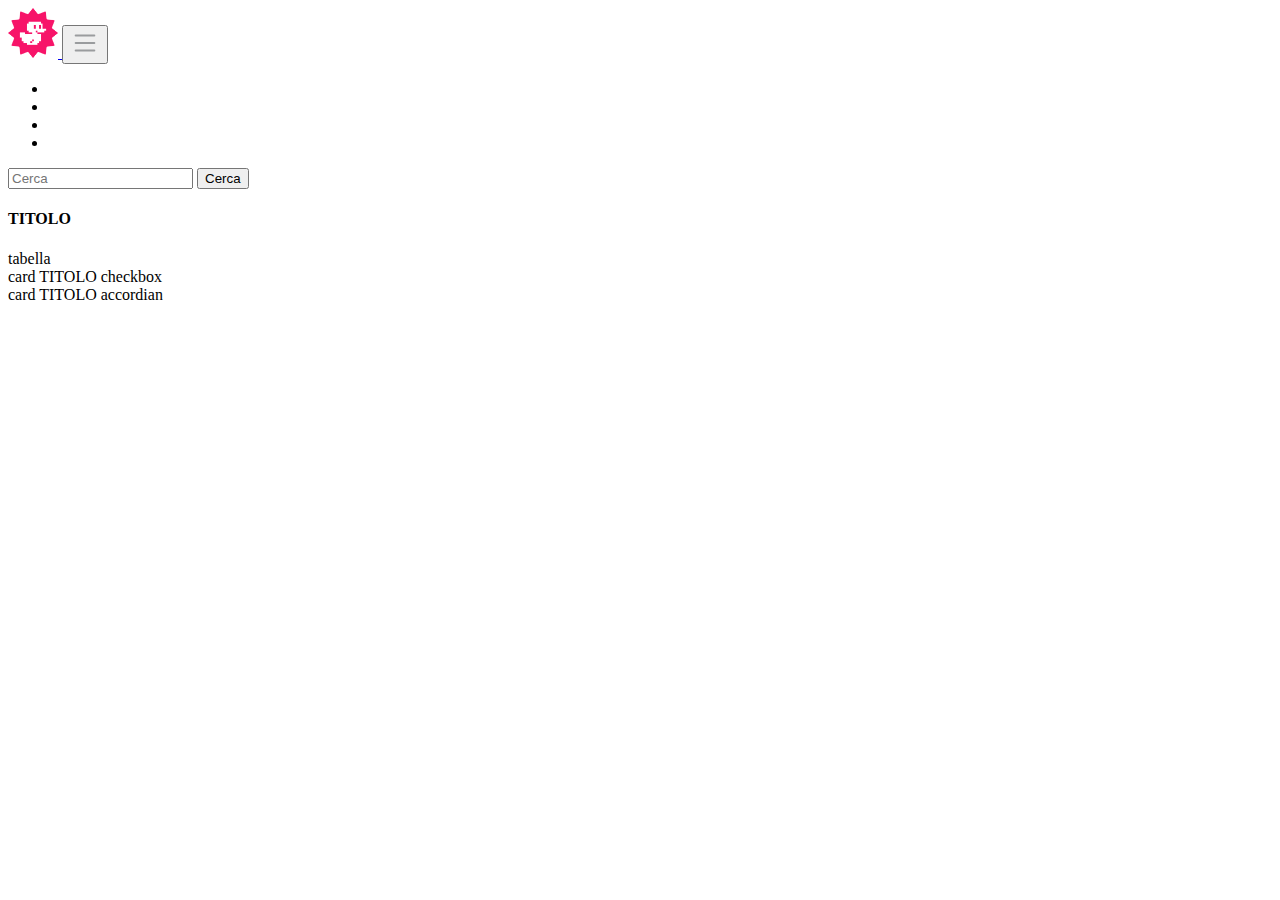
==== index.html @ 03083bda "link navbar :hover" ====
<!DOCTYPE html>
<html lang="it">
<head>
  <meta charset="UTF-8">
  <meta name="viewport" content="width=device-width, initial-scale=1.0"> 
  <meta name="author" content="Michela Milzoni">
  <title>Pagina Base</title>

  <!-- font awesome -->
  <link rel="stylesheet" 
  href="https://cdnjs.cloudflare.com/ajax/libs/font-awesome/6.7.2/css/all.min.css" 
  integrity="sha512-Evv84Mr4kqVGRNSgIGL/F/aIDqQb7xQ2vcrdIwxfjThSH8CSR7PBEakCr51Ck+w+/U6swU2Im1vVX0SVk9ABhg==" 
  crossorigin="anonymous" 
  referrerpolicy="no-referrer" />

  <!-- bootstrap -->
  <link href="https://cdn.jsdelivr.net/npm/bootstrap@5.2.3/dist/css/bootstrap.min.css"
  rel="stylesheet"
  integrity="sha384-rbsA2VBKQhggwzxH7pPCaAqO46MgnOM80zW1RWuH61DGLwZJEdK2Kadq2F9CUG65"
  crossorigin="anonymous">

  <!-- custom style -->
  <link rel="stylesheet" href="./css/style.css"> <!-- Collegamento a un file CSS esterno -->
  <link rel="shortcut icon" href="favicon.ico" type="image/x-icon">
</head>
<body>

    <!-- HEADER -->
  <header>
      <nav class="navbar navbar-expand-lg bg-body-tertiary bg-dark border-bottom border-body" data-bs-theme="dark">
        <div class="container-fluid">
          <a class="navbar-brand" href="#">
            <img src="./img/duck.png" alt="Bootstrap" width="50" height="50">
          </a>
          <button class="navbar-toggler bg-dark" 
                  type="button"
                  data-bs-toggle="collapse"
                  data-bs-target="#navbarSupportedContent"
                  aria-controls="navbarSupportedContent"
                  aria-expanded="false"
                  aria-label="Toggle navigation">
            <svg xmlns="http://www.w3.org/2000/svg"
            width="30"
            height="30"
            fill="#9A9C9E"
            class="bi bi-list"
            viewBox="0 0 16 16">
            <path fill-rule="evenodd"
            d="M2.5 12a.5.5 0 0 1 .5-.5h10a.5.5 0 0 1 0 1H3a.5.5 0 0 1-.5-.5m0-4a.5.5 0 0 1 .5-.5h10a.5.5 0 0 1 0 1H3a.5.5 0 0 1-.5-.5m0-4a.5.5 0 0 1 .5-.5h10a.5.5 0 0 1 0 1H3a.5.5 0 0 1-.5-.5"/>
            </svg>
          </button>
          <div class="collapse navbar-collapse" id="navbarSupportedContent">
            <ul class="navbar-nav me-auto mb-2 mb-lg-0">
              <li class="nav-item">
                <a class="nav-link active hover" aria-current="page" href="#">Catalogo Libri</a>
              </li>
              <li class="nav-item">
                <a class="nav-link hover" href="#">Anagrafica Utenti</a>
              </li>
              <li class="nav-item">
                <a class="nav-link hover" href="#">Storico Prestiti</a>
              </li>
              <li class="nav-item">
                <a class="nav-link hover" href="#">Help</a>
              </li>
            </ul>
            <form class="d-flex" role="search">
              <input class="form-control me-2" type="search" placeholder="Cerca" aria-label="Search">
              <button class="btn btn-outline-light" type="submit">Cerca</button>
            </form>
          </div>
        </div>
      </nav>
  </header>

   <!-- MAIN -->
  <main>
    <div class="container">
      <div class="row">
        <div class="col">
          <h4>TITOLO</h4>
          <div>tabella</div>
        </div>
        <div class="col">
          <div>card
            TITOLO
            checkbox
          </div>
          <div>card
            TITOLO
            accordian
          </div>
        </div>
      </div>  
      
    </div>
  </main>

   <!-- FOOTER -->
  <footer>
  </footer>


<script src="https://cdn.jsdelivr.net/npm/bootstrap@5.0.2/dist/js/bootstrap.bundle.min.js"
integrity="sha384-MrcW6ZMFYlzcLA8Nl+NtUVF0sA7MsXsP1UyJoMp4YLEuNSfAP+JcXn/tWtIaxVXM"
crossorigin="anonymous">
</script>
</body>
</html>
---- css/style.css ----
.navbar-nav .nav-link {
    color: white;
    opacity: 0.5;
}

.navbar-nav a.hover:hover,
.navbar-nav .nav-link.active {
    color: white;
    opacity: 1;
}
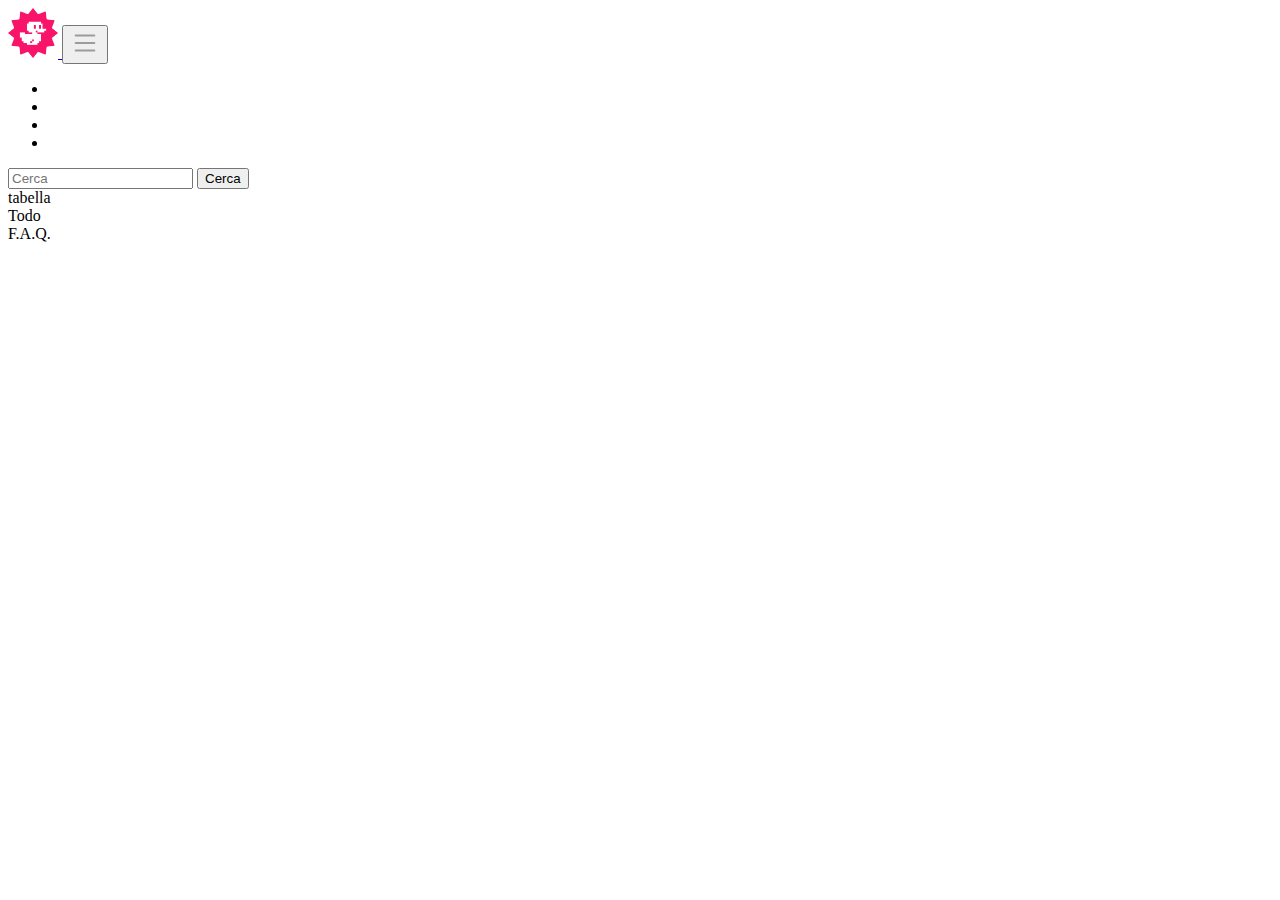
==== commit fff6a2b4: "struttura main" ====
--- a/index.html
+++ b/index.html
@@ -75,25 +75,17 @@
 
    <!-- MAIN -->
   <main>
-    <div class="container">
+    <div class="container text-center">
       <div class="row">
-        <div class="col">
-          <h4>TITOLO</h4>
-          <div>tabella</div>
-        </div>
-        <div class="col">
-          <div>card
-            TITOLO
-            checkbox
+          <div class="col-12 col-md-8">tabella</div>
+          <div class="col-12 col-md-4">
+              <div class="row">
+                  <div class="col-12">Todo</div>
+                  <div class="col-12">F.A.Q.</div>
+              </div>
           </div>
-          <div>card
-            TITOLO
-            accordian
-          </div>
-        </div>
-      </div>  
-      
-    </div>
+      </div>
+  </div> 
   </main>
 
    <!-- FOOTER -->
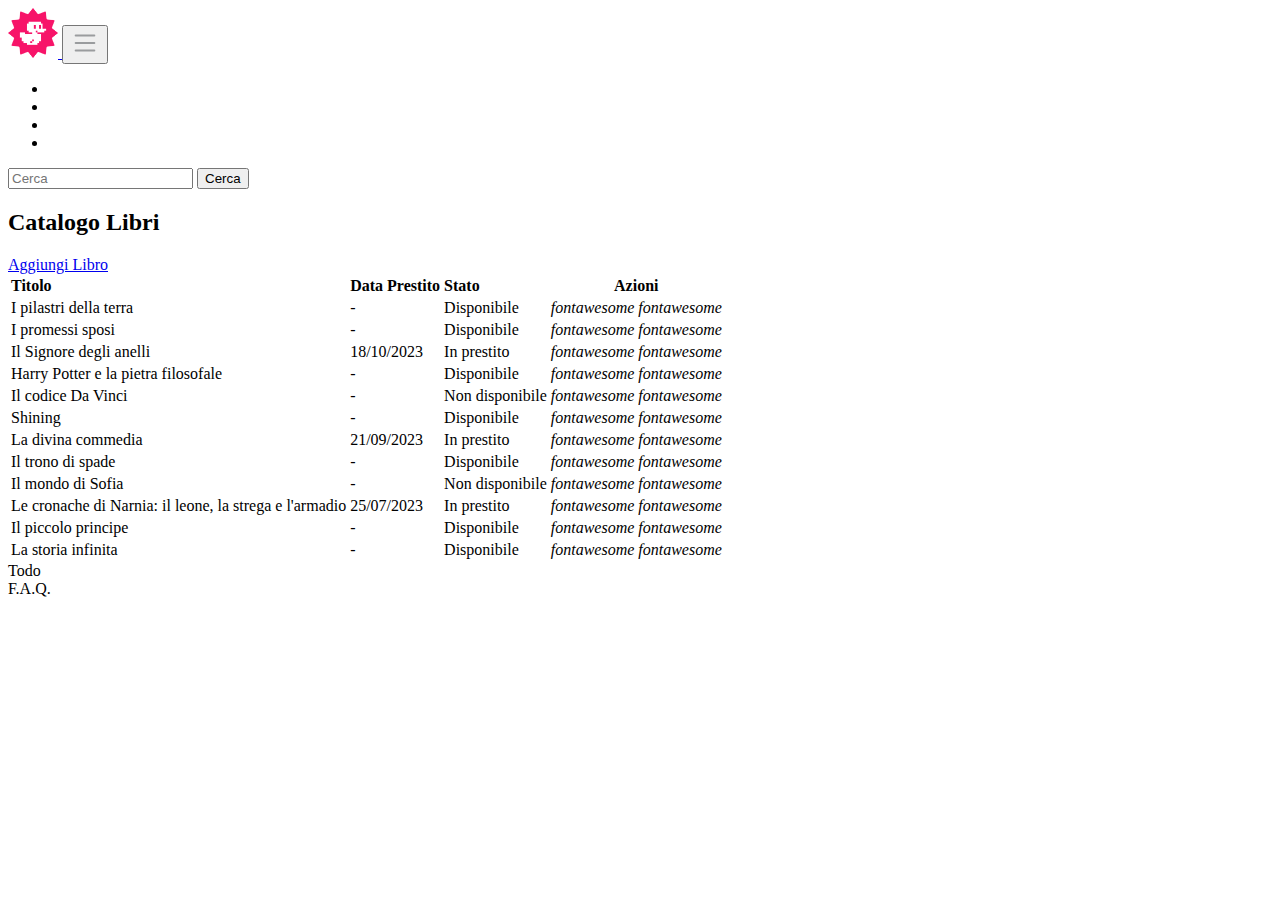
==== commit 6123d114: "tabella" ====
--- a/index.html
+++ b/index.html
@@ -77,7 +77,162 @@
   <main>
     <div class="container text-center">
       <div class="row">
-          <div class="col-12 col-md-8">tabella</div>
+          <div class="col-12 col-md-8">
+            <div class="card">
+              <div class="card-body">
+                <div class="d-flex justify-content-between align-items-center mb-3">
+                    <h2 class="card-title">Catalogo Libri</h2>
+                    <a href="#" class="btn btn-primary">Aggiungi Libro</a>
+                </div>
+                <table class="table">
+                    <thead>
+                        <tr>
+                            <th scope="col">Titolo</th>
+                            <th scope="col">Data Prestito</th>
+                            <th scope="col">Stato</th>
+                            <th scope="col">Azioni</th>
+                        </tr>
+                    </thead>
+                    <tbody>
+                        <tr>
+                          <td scope="row">I pilastri della terra</td>
+                          <td>-</td>
+                          <td>
+                            <span class="badge text-bg-success">Disponibile</span>
+                          </td>
+                          <td>
+                            <i>fontawesome</i>
+                            <i>fontawesome</i>
+                          </td>
+                        </tr>
+                        <tr>
+                          <td scope="row">I promessi sposi</td>
+                          <td>-</td>
+                          <td>
+                            <span class="badge text-bg-success">Disponibile</span>
+                          </td>
+                          <td>
+                            <i>fontawesome</i>
+                            <i>fontawesome</i>
+                          </td>
+                        </tr>
+                        <tr>
+                          <td scope="row">Il Signore degli anelli</td>
+                          <td>18/10/2023</td>
+                          <td>
+                            <span class="badge bg-warning text-white">In prestito</span>
+                          </td>
+                          <td>
+                            <i>fontawesome</i>
+                            <i>fontawesome</i>
+                          </td>
+                        </tr>
+                        <tr>
+                          <td scope="row">Harry Potter e la pietra filosofale</td>
+                          <td>-</td>
+                          <td>
+                            <span class="badge text-bg-success">Disponibile</span>
+                          </td>
+                          <td>
+                            <i>fontawesome</i>
+                            <i>fontawesome</i>
+                          </td>
+                        </tr>
+                        <tr>
+                          <td scope="row">Il codice Da Vinci</td>
+                          <td>-</td>
+                          <td>
+                            <span class="badge text-bg-danger">Non disponibile</span>
+                          </td>
+                          <td>
+                            <i>fontawesome</i>
+                            <i>fontawesome</i>
+                          </td>
+                        </tr>
+                        <tr>
+                          <td scope="row">Shining</td>
+                          <td>-</td>
+                          <td>
+                            <span class="badge text-bg-success">Disponibile</span>
+                          </td>
+                          <td>
+                            <i>fontawesome</i>
+                            <i>fontawesome</i>
+                          </td>
+                        </tr>
+                        <tr>
+                          <td scope="row">La divina commedia</td>
+                          <td>21/09/2023</td>
+                          <td>
+                            <span class="badge bg-warning text-white">In prestito</span>
+                          </td>
+                          <td>
+                            <i>fontawesome</i>
+                            <i>fontawesome</i>
+                          </td>
+                        </tr>
+                        <tr>
+                          <td scope="row">Il trono di spade</td>
+                          <td>-</td>
+                          <td>
+                            <span class="badge text-bg-success">Disponibile</span>
+                          </td>
+                          <td>
+                            <i>fontawesome</i>
+                            <i>fontawesome</i>
+                          </td>
+                        </tr>
+                        <tr>
+                          <td scope="row">Il mondo di Sofia</td>
+                          <td>-</td>
+                          <td>
+                            <span class="badge text-bg-danger">Non disponibile</span>
+                          </td>
+                          <td>
+                            <i>fontawesome</i>
+                            <i>fontawesome</i>
+                          </td>
+                        </tr>
+                        <tr>
+                          <td scope="row">Le cronache di Narnia: il leone, la strega e l'armadio</td>
+                          <td>25/07/2023</td>
+                          <td>
+                            <span class="badge bg-warning text-white">In prestito</span>
+                          </td>
+                          <td>
+                            <i>fontawesome</i>
+                            <i>fontawesome</i>
+                          </td>
+                        </tr>
+                        <tr>
+                          <td scope="row">Il piccolo principe</td>
+                          <td>-</td>
+                          <td>
+                            <span class="badge text-bg-success">Disponibile</span>
+                          </td>
+                          <td>
+                            <i>fontawesome</i>
+                            <i>fontawesome</i>
+                          </td>
+                        </tr>
+                        <tr>
+                          <td scope="row">La storia infinita</td>
+                          <td>-</td>
+                          <td>
+                            <span class="badge text-bg-success">Disponibile</span>
+                          </td>
+                          <td>
+                            <i>fontawesome</i>
+                            <i>fontawesome</i>
+                          </td>
+                        </tr>
+                      
+
+                    </tbody>
+                </table>
+            </div>
+            </div>
+          </div>
           <div class="col-12 col-md-4">
               <div class="row">
                   <div class="col-12">Todo</div>
--- a/css/style.css
+++ b/css/style.css
@@ -1,3 +1,5 @@
+
+/* NAVBAR */
 .navbar-nav .nav-link {
     color: white;
     opacity: 0.5;
@@ -8,3 +10,26 @@
     color: white;
     opacity: 1;
 }
+
+/* MAIN - table*/
+.card .table th:nth-child(2),
+.card .table td:nth-child(2) {
+    display: none;
+}
+
+.card .table th:not(:last-child),
+.card .table td:not(:last-child) {
+    text-align: left;
+}
+
+
+
+
+
+/* media query */
+@media screen and (min-width: 768px) {
+    .card .table th:nth-child(2),
+    .card .table td:nth-child(2) {
+    display: table-cell;
+}
+}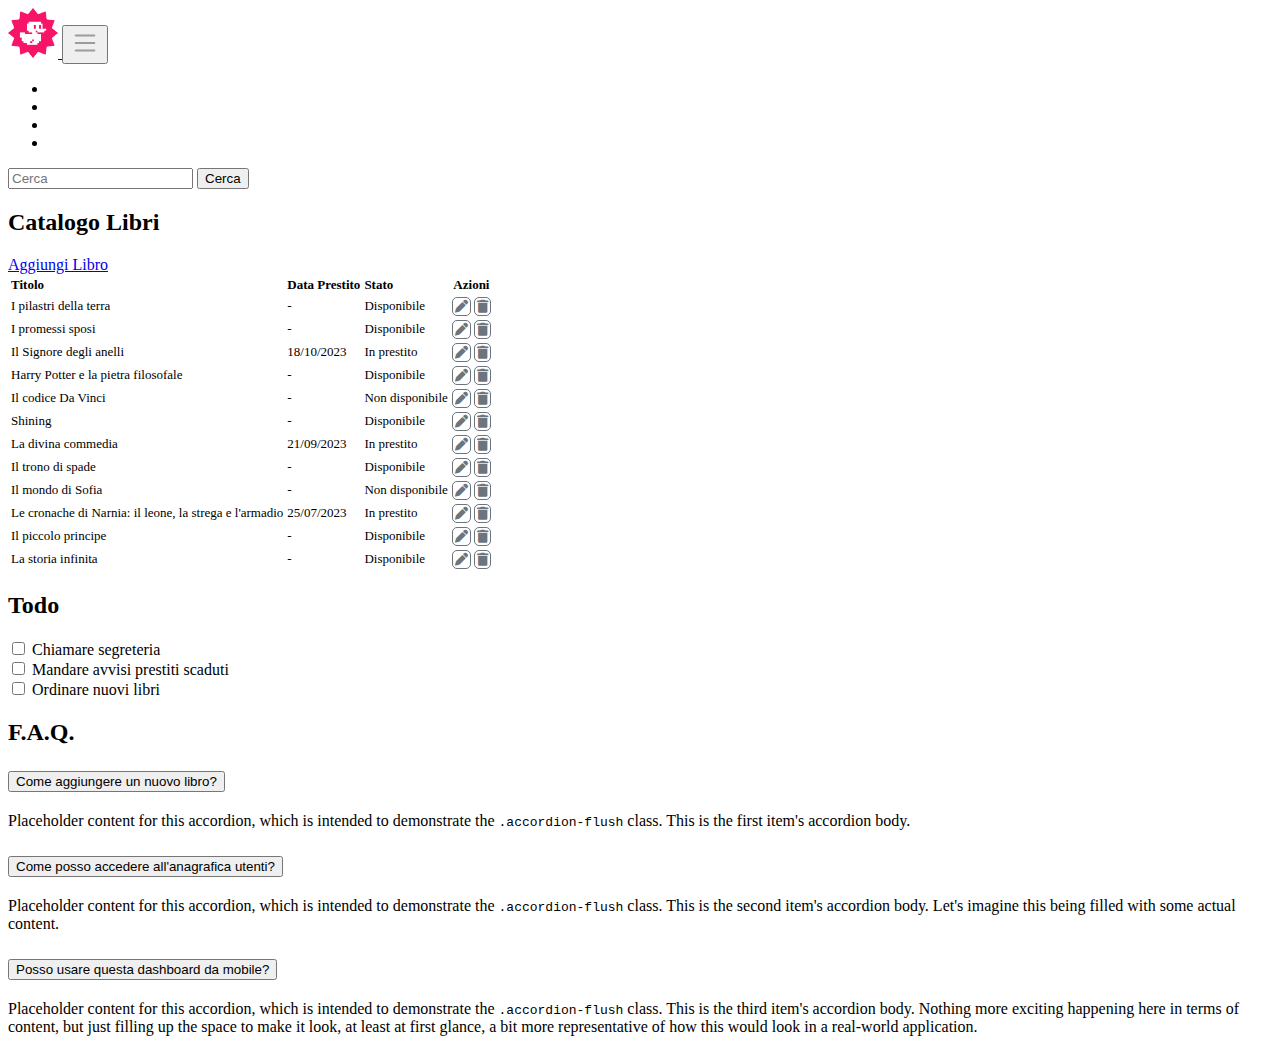
==== commit a746d445: "colore testo tabella + todo + faq" ====
--- a/index.html
+++ b/index.html
@@ -74,178 +74,246 @@
   </header>
 
    <!-- MAIN -->
-  <main>
-    <div class="container text-center">
-      <div class="row">
+    <main>
+      <div class="container container-md container-lg text-center">
+        <div class="row">
+
+          <!-- TABELLA -->
           <div class="col-12 col-md-8">
-            <div class="card">
+            <div class="card mb-3 mt-3">
               <div class="card-body">
                 <div class="d-flex justify-content-between align-items-center mb-3">
                     <h2 class="card-title">Catalogo Libri</h2>
                     <a href="#" class="btn btn-primary">Aggiungi Libro</a>
                 </div>
-                <table class="table">
-                    <thead>
-                        <tr>
-                            <th scope="col">Titolo</th>
-                            <th scope="col">Data Prestito</th>
-                            <th scope="col">Stato</th>
-                            <th scope="col">Azioni</th>
-                        </tr>
-                    </thead>
-                    <tbody>
-                        <tr>
-                          <td scope="row">I pilastri della terra</td>
-                          <td>-</td>
-                          <td>
-                            <span class="badge text-bg-success">Disponibile</span>
-                          </td>
-                          <td>
-                            <i>fontawesome</i>
-                            <i>fontawesome</i>
-                          </td>
-                        </tr>
-                        <tr>
-                          <td scope="row">I promessi sposi</td>
-                          <td>-</td>
-                          <td>
-                            <span class="badge text-bg-success">Disponibile</span>
-                          </td>
-                          <td>
-                            <i>fontawesome</i>
-                            <i>fontawesome</i>
-                          </td>
-                        </tr>
-                        <tr>
-                          <td scope="row">Il Signore degli anelli</td>
-                          <td>18/10/2023</td>
-                          <td>
-                            <span class="badge bg-warning text-white">In prestito</span>
-                          </td>
-                          <td>
-                            <i>fontawesome</i>
-                            <i>fontawesome</i>
-                          </td>
-                        </tr>
-                        <tr>
-                          <td scope="row">Harry Potter e la pietra filosofale</td>
-                          <td>-</td>
-                          <td>
-                            <span class="badge text-bg-success">Disponibile</span>
-                          </td>
-                          <td>
-                            <i>fontawesome</i>
-                            <i>fontawesome</i>
-                          </td>
-                        </tr>
-                        <tr>
-                          <td scope="row">Il codice Da Vinci</td>
-                          <td>-</td>
-                          <td>
-                            <span class="badge text-bg-danger">Non disponibile</span>
-                          </td>
-                          <td>
-                            <i>fontawesome</i>
-                            <i>fontawesome</i>
-                          </td>
-                        </tr>
-                        <tr>
-                          <td scope="row">Shining</td>
-                          <td>-</td>
-                          <td>
-                            <span class="badge text-bg-success">Disponibile</span>
-                          </td>
-                          <td>
-                            <i>fontawesome</i>
-                            <i>fontawesome</i>
-                          </td>
-                        </tr>
-                        <tr>
-                          <td scope="row">La divina commedia</td>
-                          <td>21/09/2023</td>
-                          <td>
-                            <span class="badge bg-warning text-white">In prestito</span>
-                          </td>
-                          <td>
-                            <i>fontawesome</i>
-                            <i>fontawesome</i>
-                          </td>
-                        </tr>
-                        <tr>
-                          <td scope="row">Il trono di spade</td>
-                          <td>-</td>
-                          <td>
-                            <span class="badge text-bg-success">Disponibile</span>
-                          </td>
-                          <td>
-                            <i>fontawesome</i>
-                            <i>fontawesome</i>
-                          </td>
-                        </tr>
-                        <tr>
-                          <td scope="row">Il mondo di Sofia</td>
-                          <td>-</td>
-                          <td>
-                            <span class="badge text-bg-danger">Non disponibile</span>
-                          </td>
-                          <td>
-                            <i>fontawesome</i>
-                            <i>fontawesome</i>
-                          </td>
-                        </tr>
-                        <tr>
-                          <td scope="row">Le cronache di Narnia: il leone, la strega e l'armadio</td>
-                          <td>25/07/2023</td>
-                          <td>
-                            <span class="badge bg-warning text-white">In prestito</span>
-                          </td>
-                          <td>
-                            <i>fontawesome</i>
-                            <i>fontawesome</i>
-                          </td>
-                        </tr>
-                        <tr>
-                          <td scope="row">Il piccolo principe</td>
-                          <td>-</td>
-                          <td>
-                            <span class="badge text-bg-success">Disponibile</span>
-                          </td>
-                          <td>
-                            <i>fontawesome</i>
-                            <i>fontawesome</i>
-                          </td>
-                        </tr>
-                        <tr>
-                          <td scope="row">La storia infinita</td>
-                          <td>-</td>
-                          <td>
-                            <span class="badge text-bg-success">Disponibile</span>
-                          </td>
-                          <td>
-                            <i>fontawesome</i>
-                            <i>fontawesome</i>
-                          </td>
-                        </tr>
-                      
-
-                    </tbody>
+                <table class="table table-striped">
+                  <thead>
+                    <tr>
+                      <th scope="col">Titolo</th>
+                      <th scope="col">Data Prestito</th>
+                      <th scope="col">Stato</th>
+                      <th scope="col">Azioni</th>
+                    </tr>
+                  </thead>
+                  <tbody>
+                    <tr>
+                      <td scope="row">I pilastri della terra</td>
+                      <td>-</td>
+                      <td>
+                        <span class="badge text-bg-success">Disponibile</span>
+                      </td>
+                      <td>
+                        <i class="fa-solid fa-pen"></i>
+                        <i class="fa-solid fa-trash"></i>
+                      </td>
+                    </tr>
+                    <tr>
+                    <td scope="row">I promessi sposi</td>
+                    <td>-</td>
+                    <td>
+                        <span class="badge text-bg-success">Disponibile</span>
+                      </td>
+                      <td>
+                        <i class="fa-solid fa-pen"></i>
+                        <i class="fa-solid fa-trash"></i>
+                      </td>
+                    </tr>
+                    <tr>
+                      <td scope="row">Il Signore degli anelli</td>
+                      <td>18/10/2023</td>
+                      <td>
+                        <span class="badge bg-warning text-white">In prestito</span>
+                      </td>
+                      <td>
+                        <i class="fa-solid fa-pen"></i>
+                        <i class="fa-solid fa-trash"></i>
+                      </td>
+                    </tr>
+                    <tr>
+                      <td scope="row">Harry Potter e la pietra filosofale</td>
+                      <td>-</td>
+                      <td>
+                        <span class="badge text-bg-success">Disponibile</span>
+                      </td>
+                      <td>
+                        <i class="fa-solid fa-pen"></i>
+                        <i class="fa-solid fa-trash"></i>
+                      </td>
+                    </tr>
+                    <tr>
+                      <td scope="row">Il codice Da Vinci</td>
+                      <td>-</td>
+                      <td>
+                        <span class="badge text-bg-danger">Non disponibile</span>
+                      </td>
+                      <td>
+                        <i class="fa-solid fa-pen"></i>
+                        <i class="fa-solid fa-trash"></i>
+                      </td>
+                    </tr>
+                    <tr>
+                      <td scope="row">Shining</td>
+                      <td>-</td>
+                      <td>
+                        <span class="badge text-bg-success">Disponibile</span>
+                      </td>
+                      <td>
+                        <i class="fa-solid fa-pen"></i>
+                        <i class="fa-solid fa-trash"></i>
+                      </td>
+                    </tr>
+                    <tr>
+                      <td scope="row">La divina commedia</td>
+                      <td>21/09/2023</td>
+                      <td>
+                        <span class="badge bg-warning text-white">In prestito</span>
+                      </td>
+                      <td>
+                        <i class="fa-solid fa-pen"></i>
+                        <i class="fa-solid fa-trash"></i>
+                      </td>
+                    </tr>
+                    <tr>
+                      <td scope="row">Il trono di spade</td>
+                      <td>-</td>
+                      <td>
+                        <span class="badge text-bg-success">Disponibile</span>
+                      </td>
+                      <td>
+                        <i class="fa-solid fa-pen"></i>
+                        <i class="fa-solid fa-trash"></i>
+                      </td>
+                    </tr>
+                    <tr>
+                      <td scope="row">Il mondo di Sofia</td>
+                      <td>-</td>
+                      <td>
+                        <span class="badge text-bg-danger">Non disponibile</span>
+                      </td>
+                      <td>
+                        <i class="fa-solid fa-pen"></i> 
+                        <i class="fa-solid fa-trash"></i>
+                      </td>
+                    </tr>
+                    <tr>
+                      <td scope="row">Le cronache di Narnia: il leone, la strega e l'armadio</td>
+                      <td>25/07/2023</td>
+                      <td>
+                        <span class="badge bg-warning text-white">In prestito</span>
+                      </td>
+                      <td>
+                        <i class="fa-solid fa-pen"></i>
+                        <i class="fa-solid fa-trash"></i>
+                      </td>
+                    </tr>
+                    <tr>
+                      <td scope="row">Il piccolo principe</td>
+                      <td>-</td>
+                      <td>
+                        <span class="badge text-bg-success">Disponibile</span>
+                      </td>
+                      <td>
+                        <i class="fa-solid fa-pen"></i>  
+                        <i class="fa-solid fa-trash"></i>
+                      </td>
+                    </tr>
+                    <tr>
+                      <td scope="row">La storia infinita</td>
+                      <td>-</td>
+                      <td>
+                        <span class="badge text-bg-success">Disponibile</span>
+                      </td>
+                      <td>
+                        <i class="fa-solid fa-pen"></i>
+                        <i class="fa-solid fa-trash"></i>
+                      </td>
+                    </tr>
+                  </tbody>
                 </table>
-            </div>
+              </div>
             </div>
           </div>
           <div class="col-12 col-md-4">
-              <div class="row">
-                  <div class="col-12">Todo</div>
-                  <div class="col-12">F.A.Q.</div>
+            <div class="row">
+
+          <!-- TODO -->
+            <div class="col-12">
+              <div class="card mb-3 mt-3">
+                <h2 class="card-header text-start">
+                  Todo
+                </h2>
+                <div class="card-body text-start">
+                  <div class="form-check">
+                    <input class="form-check-input" type="checkbox" value="" id="flexCheckDefault">
+                    <label class="form-check-label" for="flexCheckDefault">
+                      Chiamare segreteria
+                    </label>
+                  </div>
+                  <div class="form-check">
+                    <input class="form-check-input" type="checkbox" value="" id="flexCheckChecked"><!--checked-->
+                    <label class="form-check-label" for="flexCheckChecked">
+                      Mandare avvisi prestiti scaduti
+                    </label>
+                  </div>
+                  <div class="form-check">
+                    <input class="form-check-input" type="checkbox" value="" id="flexCheckChecked"><!--checked-->
+                    <label class="form-check-label" for="flexCheckChecked">
+                      Ordinare nuovi libri
+                    </label>
+                  </div>
+                </div>
               </div>
+            </div>
+
+
+          <!-- FAQ -->
+              <div class="col-12">
+                <div class="card mb-3">
+                  <h2 class="card-header text-start">
+                    F.A.Q.
+                  </h2>
+                  <div class="card-body">
+                    <div class="accordion accordion-flush" id="accordionFlushExample">
+                      <div class="accordion-item">
+                        <h2 class="accordion-header">
+                          <button class="accordion-button collapsed" type="button" data-bs-toggle="collapse" data-bs-target="#flush-collapseOne" aria-expanded="false" aria-controls="flush-collapseOne">
+                            Come aggiungere un nuovo libro?
+                          </button>
+                        </h2>
+                        <div id="flush-collapseOne" class="accordion-collapse collapse" data-bs-parent="#accordionFlushExample">
+                          <div class="accordion-body">Placeholder content for this accordion, which is intended to demonstrate the <code>.accordion-flush</code> class. This is the first item's accordion body.</div>
+                        </div>
+                      </div>
+                      <div class="accordion-item">
+                        <h2 class="accordion-header">
+                          <button class="accordion-button collapsed" type="button" data-bs-toggle="collapse" data-bs-target="#flush-collapseTwo" aria-expanded="false" aria-controls="flush-collapseTwo">
+                            Come posso accedere all'anagrafica utenti?
+                          </button>
+                        </h2>
+                        <div id="flush-collapseTwo" class="accordion-collapse collapse" data-bs-parent="#accordionFlushExample">
+                          <div class="accordion-body">Placeholder content for this accordion, which is intended to demonstrate the <code>.accordion-flush</code> class. This is the second item's accordion body. Let's imagine this being filled with some actual content.</div>
+                        </div>
+                      </div>
+                      <div class="accordion-item">
+                        <h2 class="accordion-header">
+                          <button class="accordion-button collapsed" type="button" data-bs-toggle="collapse" data-bs-target="#flush-collapseThree" aria-expanded="false" aria-controls="flush-collapseThree">
+                            Posso usare questa dashboard da mobile?
+                          </button>
+                        </h2>
+                        <div id="flush-collapseThree" class="accordion-collapse collapse" data-bs-parent="#accordionFlushExample">
+                          <div class="accordion-body">Placeholder content for this accordion, which is intended to demonstrate the <code>.accordion-flush</code> class. This is the third item's accordion body. Nothing more exciting happening here in terms of content, but just filling up the space to make it look, at least at first glance, a bit more representative of how this would look in a real-world application.</div>
+                        </div>
+                      </div>
+                    </div>
+                  </div>
+                </div>
+              </div>
+            </div>
           </div>
-      </div>
-  </div> 
-  </main>
-
-   <!-- FOOTER -->
-  <footer>
-  </footer>
+        </div>
+      </div> 
+    </main>
+
 
 
 <script src="https://cdn.jsdelivr.net/npm/bootstrap@5.0.2/dist/js/bootstrap.bundle.min.js"
--- a/css/style.css
+++ b/css/style.css
@@ -22,6 +22,21 @@
     text-align: left;
 }
 
+/* TABELLA */
+.table i {
+    color: #6C757D;
+    border: 0.5px solid #6C757D;
+    border-radius: 5px;
+    padding: 2px;
+}
+
+.table.table-striped {
+    font-size: 13px;
+}
+
+
+
+/* FAQ */
 
 
 
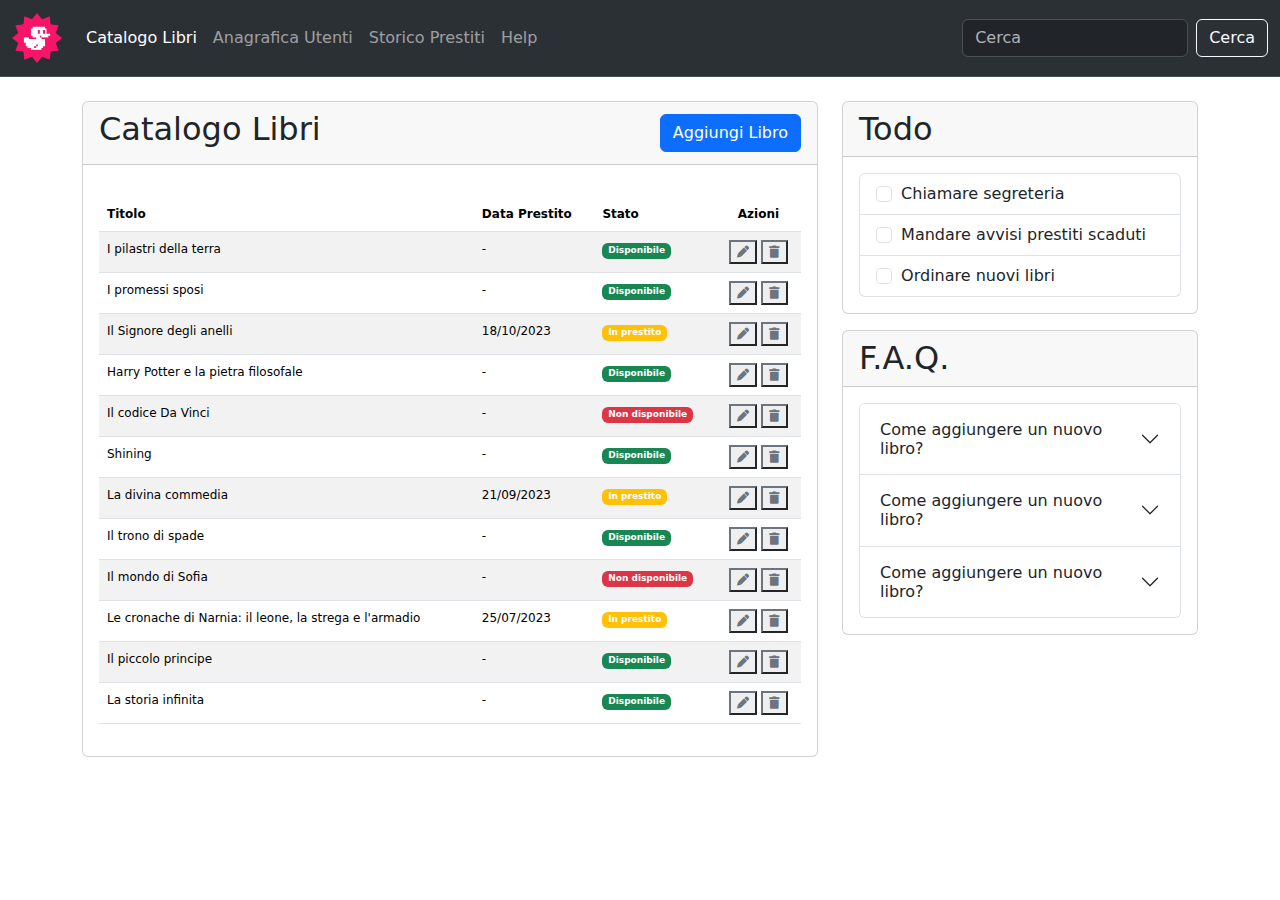
==== commit c952ebb5: "modifica struttura todo + faq" ====
--- a/index.html
+++ b/index.html
@@ -11,12 +11,12 @@
   href="https://cdnjs.cloudflare.com/ajax/libs/font-awesome/6.7.2/css/all.min.css" 
   integrity="sha512-Evv84Mr4kqVGRNSgIGL/F/aIDqQb7xQ2vcrdIwxfjThSH8CSR7PBEakCr51Ck+w+/U6swU2Im1vVX0SVk9ABhg==" 
   crossorigin="anonymous" 
-  referrerpolicy="no-referrer" />
+  referrerpolicy="no-referrer">
 
   <!-- bootstrap -->
-  <link href="https://cdn.jsdelivr.net/npm/bootstrap@5.2.3/dist/css/bootstrap.min.css"
-  rel="stylesheet"
-  integrity="sha384-rbsA2VBKQhggwzxH7pPCaAqO46MgnOM80zW1RWuH61DGLwZJEdK2Kadq2F9CUG65"
+  <link href="https://cdn.jsdelivr.net/npm/bootstrap@5.3.3/dist/css/bootstrap.min.css" 
+  rel="stylesheet" 
+  integrity="sha384-QWTKZyjpPEjISv5WaRU9OFeRpok6YctnYmDr5pNlyT2bRjXh0JMhjY6hW+ALEwIH" 
   crossorigin="anonymous">
 
   <!-- custom style -->
@@ -49,7 +49,7 @@
             d="M2.5 12a.5.5 0 0 1 .5-.5h10a.5.5 0 0 1 0 1H3a.5.5 0 0 1-.5-.5m0-4a.5.5 0 0 1 .5-.5h10a.5.5 0 0 1 0 1H3a.5.5 0 0 1-.5-.5m0-4a.5.5 0 0 1 .5-.5h10a.5.5 0 0 1 0 1H3a.5.5 0 0 1-.5-.5"/>
             </svg>
           </button>
-          <div class="collapse navbar-collapse" id="navbarSupportedContent">
+          <div class="collapse navbar-collapse py-2" id="navbarSupportedContent">
             <ul class="navbar-nav me-auto mb-2 mb-lg-0">
               <li class="nav-item">
                 <a class="nav-link active hover" aria-current="page" href="#">Catalogo Libri</a>
@@ -75,17 +75,21 @@
 
    <!-- MAIN -->
     <main>
-      <div class="container container-md container-lg text-center">
+      <div class="container mt-4 text-center">
         <div class="row">
 
           <!-- TABELLA -->
-          <div class="col-12 col-md-8">
-            <div class="card mb-3 mt-3">
+          <div class="col-12 col-lg-8">
+            <div class="card mb-3">
+              <header class="card-header d-flex justify-content-between align-items-center mb-3">
+                <h2 class="card-title">
+                  Catalogo Libri
+                </h2>
+                <a href="#" class="btn btn-primary">
+                  Aggiungi Libro
+                </a>
+              </header>
               <div class="card-body">
-                <div class="d-flex justify-content-between align-items-center mb-3">
-                    <h2 class="card-title">Catalogo Libri</h2>
-                    <a href="#" class="btn btn-primary">Aggiungi Libro</a>
-                </div>
                 <table class="table table-striped">
                   <thead>
                     <tr>
@@ -103,8 +107,8 @@
                         <span class="badge text-bg-success">Disponibile</span>
                       </td>
                       <td>
-                        <i class="fa-solid fa-pen"></i>
-                        <i class="fa-solid fa-trash"></i>
+                        <button><i class="fa-solid fa-pen"></i></button>
+                        <button><i class="fa-solid fa-trash"></i></button>
                       </td>
                     </tr>
                     <tr>
@@ -114,8 +118,8 @@
                         <span class="badge text-bg-success">Disponibile</span>
                       </td>
                       <td>
-                        <i class="fa-solid fa-pen"></i>
-                        <i class="fa-solid fa-trash"></i>
+                        <button><i class="fa-solid fa-pen"></i></button>
+                        <button><i class="fa-solid fa-trash"></i></button>
                       </td>
                     </tr>
                     <tr>
@@ -125,8 +129,8 @@
                         <span class="badge bg-warning text-white">In prestito</span>
                       </td>
                       <td>
-                        <i class="fa-solid fa-pen"></i>
-                        <i class="fa-solid fa-trash"></i>
+                        <button><i class="fa-solid fa-pen"></i></button>
+                        <button><i class="fa-solid fa-trash"></i></button>
                       </td>
                     </tr>
                     <tr>
@@ -136,8 +140,8 @@
                         <span class="badge text-bg-success">Disponibile</span>
                       </td>
                       <td>
-                        <i class="fa-solid fa-pen"></i>
-                        <i class="fa-solid fa-trash"></i>
+                        <button><i class="fa-solid fa-pen"></i></button>
+                        <button><i class="fa-solid fa-trash"></i></button>
                       </td>
                     </tr>
                     <tr>
@@ -147,8 +151,8 @@
                         <span class="badge text-bg-danger">Non disponibile</span>
                       </td>
                       <td>
-                        <i class="fa-solid fa-pen"></i>
-                        <i class="fa-solid fa-trash"></i>
+                        <button><i class="fa-solid fa-pen"></i></button>
+                        <button><i class="fa-solid fa-trash"></i></button>
                       </td>
                     </tr>
                     <tr>
@@ -158,8 +162,8 @@
                         <span class="badge text-bg-success">Disponibile</span>
                       </td>
                       <td>
-                        <i class="fa-solid fa-pen"></i>
-                        <i class="fa-solid fa-trash"></i>
+                        <button><i class="fa-solid fa-pen"></i></button>
+                        <button><i class="fa-solid fa-trash"></i></button>
                       </td>
                     </tr>
                     <tr>
@@ -169,8 +173,8 @@
                         <span class="badge bg-warning text-white">In prestito</span>
                       </td>
                       <td>
-                        <i class="fa-solid fa-pen"></i>
-                        <i class="fa-solid fa-trash"></i>
+                        <button><i class="fa-solid fa-pen"></i></button>
+                        <button><i class="fa-solid fa-trash"></i></button>
                       </td>
                     </tr>
                     <tr>
@@ -180,8 +184,8 @@
                         <span class="badge text-bg-success">Disponibile</span>
                       </td>
                       <td>
-                        <i class="fa-solid fa-pen"></i>
-                        <i class="fa-solid fa-trash"></i>
+                        <button><i class="fa-solid fa-pen"></i></button>
+                        <button><i class="fa-solid fa-trash"></i></button>
                       </td>
                     </tr>
                     <tr>
@@ -191,8 +195,8 @@
                         <span class="badge text-bg-danger">Non disponibile</span>
                       </td>
                       <td>
-                        <i class="fa-solid fa-pen"></i> 
-                        <i class="fa-solid fa-trash"></i>
+                        <button><i class="fa-solid fa-pen"></i></button>
+                        <button><i class="fa-solid fa-trash"></i></button>
                       </td>
                     </tr>
                     <tr>
@@ -202,8 +206,8 @@
                         <span class="badge bg-warning text-white">In prestito</span>
                       </td>
                       <td>
-                        <i class="fa-solid fa-pen"></i>
-                        <i class="fa-solid fa-trash"></i>
+                        <button><i class="fa-solid fa-pen"></i></button>
+                        <button><i class="fa-solid fa-trash"></i></button>
                       </td>
                     </tr>
                     <tr>
@@ -213,8 +217,8 @@
                         <span class="badge text-bg-success">Disponibile</span>
                       </td>
                       <td>
-                        <i class="fa-solid fa-pen"></i>  
-                        <i class="fa-solid fa-trash"></i>
+                        <button><i class="fa-solid fa-pen"></i></button>
+                        <button><i class="fa-solid fa-trash"></i></button>
                       </td>
                     </tr>
                     <tr>
@@ -224,8 +228,8 @@
                         <span class="badge text-bg-success">Disponibile</span>
                       </td>
                       <td>
-                        <i class="fa-solid fa-pen"></i>
-                        <i class="fa-solid fa-trash"></i>
+                        <button><i class="fa-solid fa-pen"></i></button>
+                        <button><i class="fa-solid fa-trash"></i></button>
                       </td>
                     </tr>
                   </tbody>
@@ -233,91 +237,143 @@
               </div>
             </div>
           </div>
-          <div class="col-12 col-md-4">
-            <div class="row">
 
           <!-- TODO -->
-            <div class="col-12">
-              <div class="card mb-3 mt-3">
+
+          <div class="col-12 col-lg-4">
+            <div class="card">
                 <h2 class="card-header text-start">
                   Todo
                 </h2>
                 <div class="card-body text-start">
-                  <div class="form-check">
-                    <input class="form-check-input" type="checkbox" value="" id="flexCheckDefault">
-                    <label class="form-check-label" for="flexCheckDefault">
-                      Chiamare segreteria
-                    </label>
-                  </div>
-                  <div class="form-check">
-                    <input class="form-check-input" type="checkbox" value="" id="flexCheckChecked"><!--checked-->
-                    <label class="form-check-label" for="flexCheckChecked">
-                      Mandare avvisi prestiti scaduti
-                    </label>
-                  </div>
-                  <div class="form-check">
-                    <input class="form-check-input" type="checkbox" value="" id="flexCheckChecked"><!--checked-->
-                    <label class="form-check-label" for="flexCheckChecked">
-                      Ordinare nuovi libri
-                    </label>
-                  </div>
-                </div>
-              </div>
+                  <ul class="list-group">
+                    <li class="list-group-item">
+                      <input
+                        class="form-check-input me-1"
+                        type="checkbox"
+                        value=""
+                        id="firstCheckbox" />
+                      <label class="form-check-label" for="firstCheckbox">
+                        Chiamare segreteria
+                      </label>
+                    </li>
+                    <li class="list-group-item">
+                      <input
+                        class="form-check-input me-1"
+                        type="checkbox"
+                        value=""
+                        id="secondCheckbox" />
+                      <label class="form-check-label" for="secondCheckbox">
+                        Mandare avvisi prestiti scaduti
+                      </label>
+                    </li>
+                    <li class="list-group-item">
+                      <input
+                        class="form-check-input me-1"
+                        type="checkbox"
+                        value=""
+                        id="thirdCheckbox" />
+                      <label class="form-check-label" for="thirdCheckbox">
+                        Ordinare nuovi libri
+                      </label>
+                    </li>
+                  </ul>
+                </div>  
             </div>
 
 
-          <!-- FAQ -->
-              <div class="col-12">
-                <div class="card mb-3">
+
+            <!-- FAQ -->
+            <div class="card mt-3">
                   <h2 class="card-header text-start">
                     F.A.Q.
                   </h2>
                   <div class="card-body">
-                    <div class="accordion accordion-flush" id="accordionFlushExample">
+                    <div class="accordion" id="accordionFAQ">
+                      <!-- domanda 1 -->
                       <div class="accordion-item">
                         <h2 class="accordion-header">
-                          <button class="accordion-button collapsed" type="button" data-bs-toggle="collapse" data-bs-target="#flush-collapseOne" aria-expanded="false" aria-controls="flush-collapseOne">
+                          <button
+                            class="accordion-button collapsed"
+                            type="button"
+                            data-bs-toggle="collapse"
+                            data-bs-target="#collapseOne"
+                            aria-expanded="true" 
+                            aria-controls="collapseOne">
                             Come aggiungere un nuovo libro?
                           </button>
                         </h2>
-                        <div id="flush-collapseOne" class="accordion-collapse collapse" data-bs-parent="#accordionFlushExample">
-                          <div class="accordion-body">Placeholder content for this accordion, which is intended to demonstrate the <code>.accordion-flush</code> class. This is the first item's accordion body.</div>
+                        <div 
+                          id="collapseOne"
+                          class="accordion-collapse collapse" 
+                          data-bs-parent="#accordionFAQ">
+                          <div class="accordion-body">
+                            Lorem ipsum dolor sit amet consectetur adipisicing elit. 
+                            Ex, delectus porro veniam harum praesentium consequuntur soluta, 
+                            aliquam consequatur fugiat quo.
+                          </div>
                         </div>
                       </div>
+                      <!-- domanda 2 -->
                       <div class="accordion-item">
                         <h2 class="accordion-header">
-                          <button class="accordion-button collapsed" type="button" data-bs-toggle="collapse" data-bs-target="#flush-collapseTwo" aria-expanded="false" aria-controls="flush-collapseTwo">
-                            Come posso accedere all'anagrafica utenti?
+                          <button
+                            class="accordion-button collapsed"
+                            type="button"
+                            data-bs-toggle="collapse"
+                            data-bs-target="#collapseTwo"
+                            aria-expanded="true" 
+                            aria-controls="collapseTwo">
+                            Come aggiungere un nuovo libro?
                           </button>
                         </h2>
-                        <div id="flush-collapseTwo" class="accordion-collapse collapse" data-bs-parent="#accordionFlushExample">
-                          <div class="accordion-body">Placeholder content for this accordion, which is intended to demonstrate the <code>.accordion-flush</code> class. This is the second item's accordion body. Let's imagine this being filled with some actual content.</div>
+                        <div 
+                          id="collapseTwo"
+                          class="accordion-collapse collapse" 
+                          data-bs-parent="#accordionFAQ">
+                          <div class="accordion-body">
+                            Lorem ipsum dolor sit amet consectetur adipisicing elit. 
+                            Ex, delectus porro veniam harum praesentium consequuntur soluta, 
+                            aliquam consequatur fugiat quo.
+                          </div>
                         </div>
                       </div>
+                       <!-- domanda 3 -->
                       <div class="accordion-item">
                         <h2 class="accordion-header">
-                          <button class="accordion-button collapsed" type="button" data-bs-toggle="collapse" data-bs-target="#flush-collapseThree" aria-expanded="false" aria-controls="flush-collapseThree">
-                            Posso usare questa dashboard da mobile?
+                          <button
+                            class="accordion-button collapsed"
+                            type="button"
+                            data-bs-toggle="collapse"
+                            data-bs-target="#collapseThree"
+                            aria-expanded="true" 
+                            aria-controls="collapseThree">
+                            Come aggiungere un nuovo libro?
                           </button>
                         </h2>
-                        <div id="flush-collapseThree" class="accordion-collapse collapse" data-bs-parent="#accordionFlushExample">
-                          <div class="accordion-body">Placeholder content for this accordion, which is intended to demonstrate the <code>.accordion-flush</code> class. This is the third item's accordion body. Nothing more exciting happening here in terms of content, but just filling up the space to make it look, at least at first glance, a bit more representative of how this would look in a real-world application.</div>
+                        <div 
+                          id="collapseThree"
+                          class="accordion-collapse collapse" 
+                          data-bs-parent="#accordionFAQ">
+                          <div class="accordion-body">
+                            Lorem ipsum dolor sit amet consectetur adipisicing elit. 
+                            Ex, delectus porro veniam harum praesentium consequuntur soluta, 
+                            aliquam consequatur fugiat quo.
+                          </div>
                         </div>
                       </div>
                     </div>
                   </div>
-                </div>
               </div>
-            </div>
           </div>
         </div>
-      </div> 
+      </div>
     </main>
 
 
 
-<script src="https://cdn.jsdelivr.net/npm/bootstrap@5.0.2/dist/js/bootstrap.bundle.min.js"
-integrity="sha384-MrcW6ZMFYlzcLA8Nl+NtUVF0sA7MsXsP1UyJoMp4YLEuNSfAP+JcXn/tWtIaxVXM"
+<script src="https://cdn.jsdelivr.net/npm/bootstrap@5.3.3/dist/js/bootstrap.bundle.min.js"
+integrity="sha384-YvpcrYf0tY3lHB60NNkmXc5s9fDVZLESaAA55NDz0xhy9GkcIdslK1eN7N6jIeHz"
 crossorigin="anonymous">
 </script>
 </body>
--- a/css/style.css
+++ b/css/style.css
@@ -1,15 +1,3 @@
-
-/* NAVBAR */
-.navbar-nav .nav-link {
-    color: white;
-    opacity: 0.5;
-}
-
-.navbar-nav a.hover:hover,
-.navbar-nav .nav-link.active {
-    color: white;
-    opacity: 1;
-}
 
 /* MAIN - table*/
 .card .table th:nth-child(2),
@@ -25,13 +13,14 @@
 /* TABELLA */
 .table i {
     color: #6C757D;
-    border: 0.5px solid #6C757D;
-    border-radius: 5px;
-    padding: 2px;
+}
+
+.table button {
+    border-color: #6C757D;
 }
 
 .table.table-striped {
-    font-size: 13px;
+    font-size: 12px;
 }
 
 
@@ -47,4 +36,5 @@
     .card .table td:nth-child(2) {
     display: table-cell;
 }
+
 }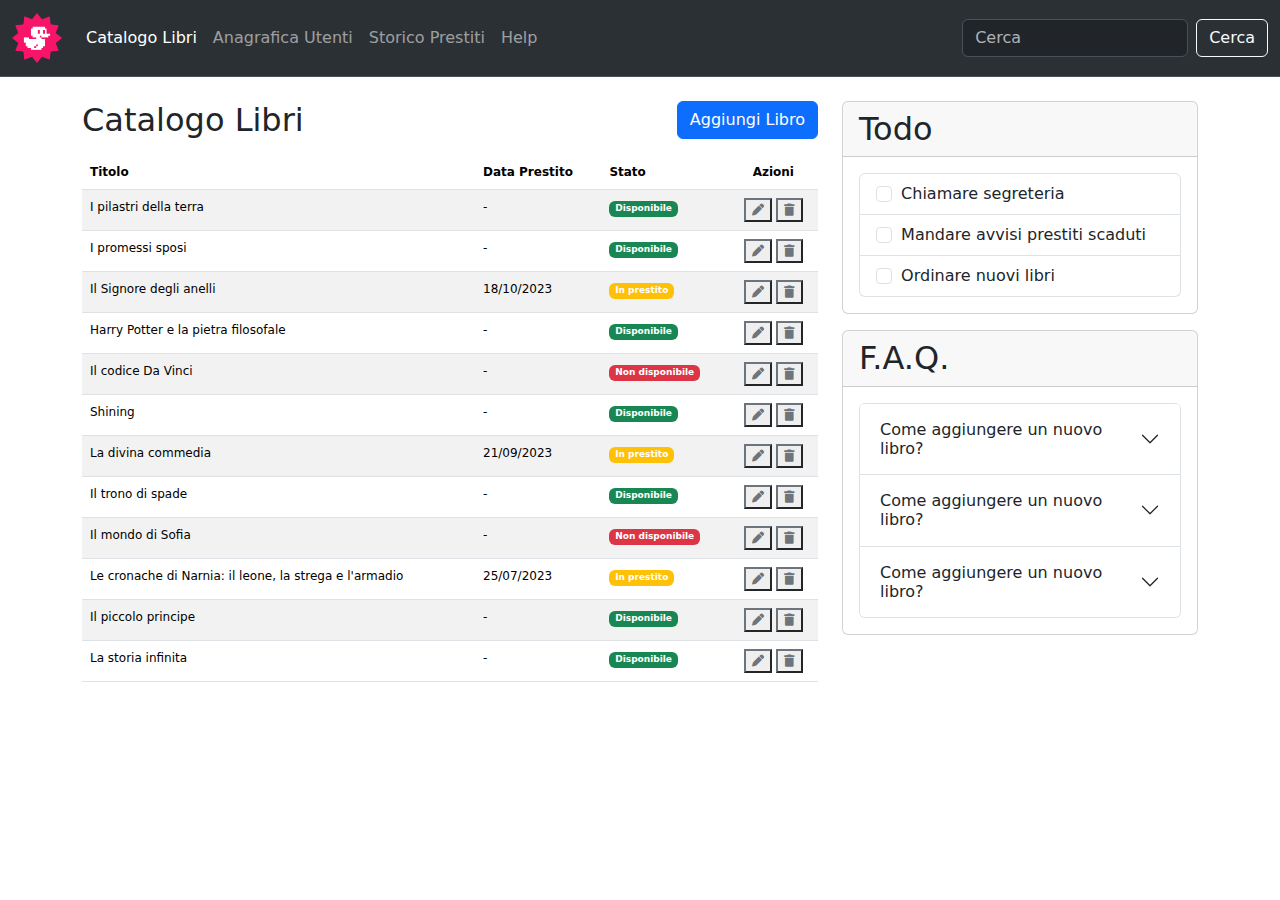
==== commit 22048cfb: "tolta classe card dalla tabella" ====
--- a/index.html
+++ b/index.html
@@ -29,7 +29,7 @@
   <header>
       <nav class="navbar navbar-expand-lg bg-body-tertiary bg-dark border-bottom border-body" data-bs-theme="dark">
         <div class="container-fluid">
-          <a class="navbar-brand" href="#">
+          <a class="navbar-brand" href="./index.html">
             <img src="./img/duck.png" alt="Bootstrap" width="50" height="50">
           </a>
           <button class="navbar-toggler bg-dark" 
@@ -52,7 +52,7 @@
           <div class="collapse navbar-collapse py-2" id="navbarSupportedContent">
             <ul class="navbar-nav me-auto mb-2 mb-lg-0">
               <li class="nav-item">
-                <a class="nav-link active hover" aria-current="page" href="#">Catalogo Libri</a>
+                <a class="nav-link active hover" aria-current="page" href="./index.html">Catalogo Libri</a>
               </li>
               <li class="nav-item">
                 <a class="nav-link hover" href="#">Anagrafica Utenti</a>
@@ -80,12 +80,12 @@
 
           <!-- TABELLA -->
           <div class="col-12 col-lg-8">
-            <div class="card mb-3">
-              <header class="card-header d-flex justify-content-between align-items-center mb-3">
+            <div class="mb-3">
+              <header class="d-flex justify-content-between align-items-center mb-3">
                 <h2 class="card-title">
                   Catalogo Libri
                 </h2>
-                <a href="#" class="btn btn-primary">
+                <a href="./aggiungi-libro.html" class="btn btn-primary">
                   Aggiungi Libro
                 </a>
               </header>
@@ -298,7 +298,7 @@
                             type="button"
                             data-bs-toggle="collapse"
                             data-bs-target="#collapseOne"
-                            aria-expanded="true" 
+                            aria-expanded="true"
                             aria-controls="collapseOne">
                             Come aggiungere un nuovo libro?
                           </button>
@@ -322,7 +322,7 @@
                             type="button"
                             data-bs-toggle="collapse"
                             data-bs-target="#collapseTwo"
-                            aria-expanded="true" 
+                            aria-expanded="false" 
                             aria-controls="collapseTwo">
                             Come aggiungere un nuovo libro?
                           </button>
@@ -346,7 +346,7 @@
                             type="button"
                             data-bs-toggle="collapse"
                             data-bs-target="#collapseThree"
-                            aria-expanded="true" 
+                            aria-expanded="false" 
                             aria-controls="collapseThree">
                             Come aggiungere un nuovo libro?
                           </button>
@@ -371,10 +371,6 @@
     </main>
 
 
-
-<script src="https://cdn.jsdelivr.net/npm/bootstrap@5.3.3/dist/js/bootstrap.bundle.min.js"
-integrity="sha384-YvpcrYf0tY3lHB60NNkmXc5s9fDVZLESaAA55NDz0xhy9GkcIdslK1eN7N6jIeHz"
-crossorigin="anonymous">
-</script>
+    <script src="https://cdn.jsdelivr.net/npm/bootstrap@5.3.3/dist/js/bootstrap.bundle.min.js" integrity="sha384-YvpcrYf0tY3lHB60NNkmXc5s9fDVZLESaAA55NDzOxhy9GkcIdslK1eN7N6jIeHz" crossorigin="anonymous"></script>
 </body>
 </html>--- a/css/style.css
+++ b/css/style.css
@@ -1,12 +1,12 @@
 
 /* MAIN - table*/
-.card .table th:nth-child(2),
-.card .table td:nth-child(2) {
+.table th:nth-child(2),
+.table td:nth-child(2) {
     display: none;
 }
 
-.card .table th:not(:last-child),
-.card .table td:not(:last-child) {
+.table th:not(:last-child),
+.table td:not(:last-child) {
     text-align: left;
 }
 
@@ -32,8 +32,8 @@
 
 /* media query */
 @media screen and (min-width: 768px) {
-    .card .table th:nth-child(2),
-    .card .table td:nth-child(2) {
+    .table th:nth-child(2),
+    .table td:nth-child(2) {
     display: table-cell;
 }
 
